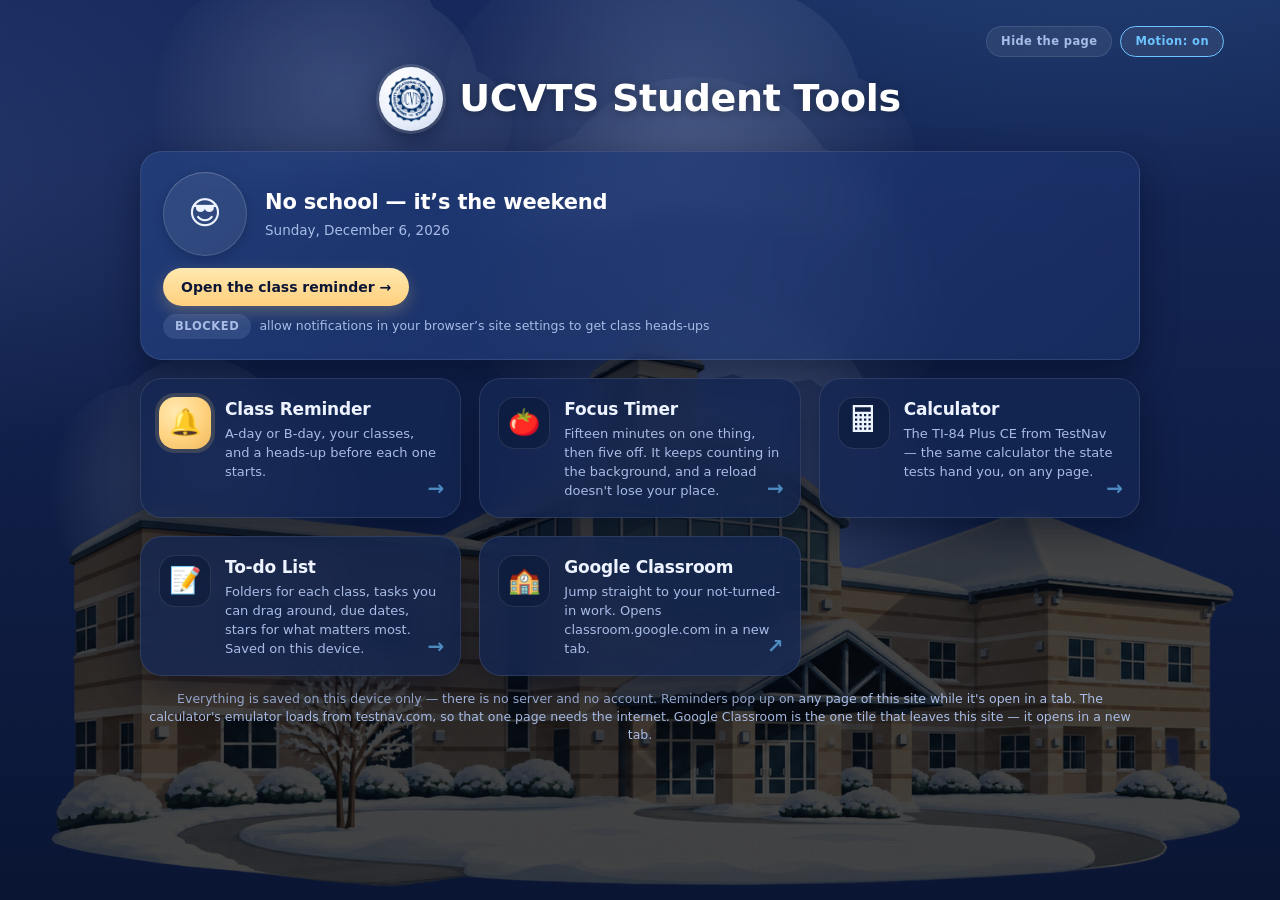
==== index.html @ 1f4e09f1 "Version 3" ====
<!DOCTYPE html>
<html lang="en">
<head>
  <meta charset="utf-8">
  <meta name="viewport" content="width=device-width, initial-scale=1">
  <title>UCVTS Student Tools</title>
  <meta name="description" content="The everyday tools for UCVTS students: your A-day/B-day reminder, and more on the way.">
  <meta name="theme-color" content="#16295c" id="themeColor">
  <link rel="icon" type="image/png" href="ucvts_logo.png">
  <link rel="stylesheet" href="styles.css">
</head>
<body>

  <!-- The same weather sky, the same school photo — the home page is the
       class reminder page's sibling, not a different site. Reminders keep
       working while you sit here. -->
  <canvas id="skyFar" aria-hidden="true"></canvas>
  <canvas id="skyNear" aria-hidden="true"></canvas>
  <div class="grain" aria-hidden="true"></div>
  <div class="scene-photo" id="scenePhoto" aria-hidden="true"></div>

  <div class="page" id="page">

    <!-- ============ background switch ============ -->
    <div class="top-bar">
      <button class="motion-btn" id="focusBtn" type="button"
              title="Hide the page and show just the school in the weather">Hide the page</button>
      <button class="motion-btn" id="motionBtn" type="button" aria-pressed="true">Motion: on</button>
    </div>

    <!-- ============ header ============ -->
    <header class="hero">
      <a class="hero-home" href="index.html" title="UCVTS Student Tools">
        <span class="hero-logo" aria-hidden="true"><img src="ucvts_logo.png" alt="" decoding="async"></span>
        <h1>UCVTS Student Tools</h1>
      </a>
    </header>

    <!-- Today at a glance — the same verdict the reminder page's day card
         leads with, driven by the same clock, and refreshed only when the
         date changes. -->
    <section class="card day-strip-card" aria-label="Today at a glance">
      <div class="day-row">
        <div class="day-badge" id="dayBadge">…</div>
        <div class="day-copy">
          <div class="day-title" id="dayTitle">Checking the calendar…</div>
          <div class="day-sub" id="daySub">🧐</div>
        </div>
      </div>
      <div class="day-strip-side">
        <a class="day-cta" href="class-reminder.html">Open the class reminder →</a>
        <p class="muted day-reminder-line" id="reminderLine">
          <span class="pill" id="reminderPill">off</span>
          <span id="reminderLineText">class reminders are standing by</span>
        </p>
      </div>
    </section>

    <!-- ============ the tools ============ -->
    <section class="tiles" aria-label="Tools">

      <a class="tile tool-a" href="class-reminder.html">
        <span class="tile-icon" aria-hidden="true">🔔</span>
        <span class="tile-copy">
          <span class="tile-name">Class Reminder</span>
          <span class="tile-blurb">A-day or B-day, your classes, and a heads-up before each one starts.</span>
        </span>
        <span class="tile-go" aria-hidden="true">→</span>
      </a>

      <a class="tile tool-b" href="focus-timer.html">
        <span class="tile-icon" aria-hidden="true">🍅</span>
        <span class="tile-copy">
          <span class="tile-name">Focus Timer</span>
          <span class="tile-blurb">Fifteen minutes on one thing, then five off. It keeps counting in the background, and a reload doesn't lose your place.</span>
        </span>
        <span class="tile-go" aria-hidden="true">→</span>
      </a>

      <a class="tile tool-c" href="calculator.html">
        <span class="tile-icon" aria-hidden="true"><span class="tile-glyph">🖩</span></span>
        <span class="tile-copy">
          <span class="tile-name">Calculator</span>
          <span class="tile-blurb">The TI-84 Plus CE from TestNav — the same calculator the state tests hand you, on any page.</span>
        </span>
        <span class="tile-go" aria-hidden="true">→</span>
      </a>

      <a class="tile tool-d" href="todo.html">
        <span class="tile-icon" aria-hidden="true">📝</span>
        <span class="tile-copy">
          <span class="tile-name">To-do List</span>
          <span class="tile-blurb">Folders for each class, tasks you can drag around, due dates, stars for what matters most. Saved on this device.</span>
        </span>
        <span class="tile-go" aria-hidden="true">→</span>
      </a>

      <!-- Straight out to Google Classroom: the "not turned in" view, which
           is the one students actually want. Opens in a new tab so this page
           is still here when they come back. -->
      <a class="tile tool-e" href="https://classroom.google.com/a/not-turned-in/all" target="_blank" rel="noopener noreferrer">
        <span class="tile-icon" aria-hidden="true">🏫</span>
        <span class="tile-copy">
          <span class="tile-name">Google Classroom</span>
          <span class="tile-blurb">Jump straight to your not-turned-in work. Opens classroom.google.com in a new tab.</span>
        </span>
        <span class="tile-go" aria-hidden="true">↗</span>
      </a>

    </section>

    <p class="home-footnote muted">
      Everything is saved on this device only — there is no server and no account.
      Reminders pop up on any page of this site while it's open in a tab. The
      calculator's emulator loads from testnav.com, so that one page needs the
      internet. Google Classroom is the one tile that leaves this site — it
      opens in a new tab.
    </p>

  </div>

  <!-- Reminder pop-ups — the same toasts the class reminder page shows. -->
  <div class="toasts" id="toasts" aria-live="assertive"></div>

  <!-- shown briefly when the page fades away, so it's clear how to get it back -->
  <p class="scene-hint" id="sceneHint" aria-hidden="true">click anywhere to bring it back</p>

  <script src="calendar.js"></script>
  <script src="day.js"></script>
  <script src="clock.js"></script>
  <script src="sky.js"></script>
  <script src="scene.js"></script>
  <script src="reminders.js"></script>
  <script src="home.js"></script>
</body>
</html>
---- styles.css ----
/* ============================================================
   UCVTS Class Pal — dark blue, soft & cute
   ============================================================ */

/* Base = the cloudy night sky. It doubles as the fallback, so the app looks
   exactly like it always has if sky.js never runs at all. */
:root {
  --bg-top: #16295c;
  --bg-bottom: #0a1533;
  --sky-tint-1: rgba(108, 195, 255, 0.14);
  --sky-tint-2: rgba(159, 178, 255, 0.12);

  /* Scene: the school photo, how far down the page it sits, and how much the
     page dims it while it is up. See the --scene-drop block further down. */
  --scene-dim: 0.6;
  --scene-drop: min(19.5vh, 14.6vw);
  --photo-brightness: 1;
  --photo-sat: 1;
  --photo-warm: 0;

  /* Deliberately translucent — the weather canvas lives behind these. */
  --card: rgba(20, 38, 82, 0.82);
  --card-soft: rgba(28, 52, 108, 0.86);
  --card-border: rgba(255, 255, 255, 0.1);
  --card-blur: blur(12px);
  --row-a: rgba(33, 64, 127, 0.72);
  --row-b: rgba(20, 42, 88, 0.6);

  /* The A-day / B-day identity pair, and their lighter gradient tops. Fixed
     on purpose and never weather-tinted — the whole point is that the day
     reads the same under any sky. Single source of truth for the schedule
     banners, the rows and the A/B badges on the developer page. */
  --day-a: #f2688a;
  --day-a-lit: #ff9db0;
  --day-b: #8fb8ff;
  --day-b-lit: #cde4ff;

  --text: #eef4ff;
  --muted: #a8bce6;
  --accent: #6cc3ff;
  --accent-2: #9fb2ff;
  --warm: #ffd27f;
  --green: #8fe3b0;
  --danger: #ff9db0;
  --radius: 22px;
  --shadow: 0 14px 34px rgba(2, 8, 28, 0.45);
}

/* ============================================================
   Weather palettes
   ------------------------------------------------------------
   sky.js sets data-sky and data-day on <html>, so these only
   ever swap the page atmosphere and the UI accent.

   Note what is NOT here: the A-day / B-day colors. Those live in :root as
   --day-a / --day-b and stay fixed on purpose — the day should read the
   same under any sky, which is exactly what makes it trustworthy when the
   background is moving.

   These selectors are deliberately NOT prefixed with `html`, so
   any element carrying the attribute pair picks up the palette.
   That is what lets dev.html render a grid of every combination
   out of the real stylesheet instead of a copy that would drift.
   Nothing else in the app sets these attributes, so the scope
   stays exactly as narrow as it needs to be.
   ============================================================ */

[data-sky="clear"][data-day="day"] {
  /* A clear midday sky, not a navy one. The old pair was deep and saturated
     enough to read as dusk at any hour; this keeps the blue but lifts it and
     pulls the purple out, so it reads as daylight. */
  --bg-top: #3f7ec9; --bg-bottom: #1b4b8c;
  --accent: #ffd27f; --accent-2: #ffbc5c;
  --sky-tint-1: rgba(255, 210, 127, 0.2);
  --sky-tint-2: rgba(120, 190, 255, 0.14);
}
[data-sky="clear"][data-day="night"] {
  --bg-top: #0d1b45; --bg-bottom: #050916;
  --accent: #a8d8ff; --accent-2: #c8d8ff;
  --sky-tint-1: rgba(168, 216, 255, 0.14);
  --sky-tint-2: rgba(120, 150, 255, 0.1);
}

[data-sky="cloud"][data-day="day"] {
  --bg-top: #35507d; --bg-bottom: #1a2a4a;
  --accent: #a8c8ff; --accent-2: #c0d4ff;
  --sky-tint-1: rgba(190, 215, 255, 0.14);
  --sky-tint-2: rgba(108, 195, 255, 0.1);
}
[data-sky="cloud"][data-day="night"] {
  --bg-top: #16295c; --bg-bottom: #0a1533;
  --accent: #6cc3ff; --accent-2: #9fb2ff;
  --sky-tint-1: rgba(108, 195, 255, 0.14);
  --sky-tint-2: rgba(159, 178, 255, 0.12);
}

[data-sky="rain"][data-day="day"] {
  --bg-top: #25455f; --bg-bottom: #0e2033;
  --accent: #7fd4ff; --accent-2: #9fd0f0;
  --sky-tint-1: rgba(127, 212, 255, 0.13);
  --sky-tint-2: rgba(90, 150, 210, 0.12);
}
[data-sky="rain"][data-day="night"] {
  --bg-top: #0c1c2e; --bg-bottom: #040a12;
  --accent: #6fd8ff; --accent-2: #8fc8e8;
  --sky-tint-1: rgba(111, 216, 255, 0.12);
  --sky-tint-2: rgba(60, 110, 170, 0.12);
}

[data-sky="storm"][data-day="day"],
[data-sky="storm"][data-day="night"] {
  --bg-top: #342459; --bg-bottom: #0f0a24;
  --accent: #ffd60a; --accent-2: #cbb6ff;
  --sky-tint-1: rgba(255, 214, 10, 0.12);
  --sky-tint-2: rgba(160, 120, 255, 0.14);
}

[data-sky="snow"][data-day="day"] {
  --bg-top: #3d5d8c; --bg-bottom: #1b2f52;
  --accent: #e2f1ff; --accent-2: #bcd8f5;
  --sky-tint-1: rgba(226, 241, 255, 0.18);
  --sky-tint-2: rgba(140, 180, 235, 0.14);
}
[data-sky="snow"][data-day="night"] {
  --bg-top: #1b2f56; --bg-bottom: #070d1e;
  --accent: #c9ecff; --accent-2: #a9c8ea;
  --sky-tint-1: rgba(201, 236, 255, 0.14);
  --sky-tint-2: rgba(90, 140, 210, 0.12);
}

[data-sky="fog"][data-day="day"] {
  --bg-top: #3b4157; --bg-bottom: #1b1f2d;
  --accent: #cfd4e6; --accent-2: #b8bdd0;
  --sky-tint-1: rgba(207, 212, 230, 0.14);
  --sky-tint-2: rgba(150, 160, 185, 0.12);
}
[data-sky="fog"][data-day="night"] {
  --bg-top: #232635; --bg-bottom: #0b0d14;
  --accent: #d8dcff; --accent-2: #b9bdd2;
  --sky-tint-1: rgba(216, 220, 255, 0.12);
  --sky-tint-2: rgba(140, 145, 170, 0.1);
}

* { box-sizing: border-box; }

html, body { margin: 0; padding: 0; }

body {
  font-family: ui-rounded, "SF Pro Rounded", "Segoe UI", system-ui, -apple-system, "Helvetica Neue", Arial, sans-serif;
  color: var(--text);
  min-height: 100vh;
  line-height: 1.45;
}

/* The atmosphere lives on its own fixed layer rather than on body itself.
   iOS Safari ignores background-attachment: fixed, which would otherwise
   leave the gradient sliding around behind everything while you scroll. */
body::before {
  content: '';
  position: fixed;
  inset: 0;
  z-index: -5;
  pointer-events: none;
  background:
    radial-gradient(1000px 500px at 85% -10%, var(--sky-tint-1), transparent 60%),
    radial-gradient(900px 460px at -10% 20%, var(--sky-tint-2), transparent 60%),
    linear-gradient(180deg, var(--bg-top) 0%, var(--bg-bottom) 100%);
}

.page {
  max-width: 1200px;
  margin: 0 auto;
  padding: 26px 16px 60px;
  transition: opacity 0.5s ease;
}

/* Nobody has touched it for a few minutes: get out of the way and let the
   school and the weather have the whole screen. scene.js sets this, and
   clears it the moment anyone does anything. */
html[data-focus="away"] .page {
  opacity: 0;
  pointer-events: none;
}

/* ------------------------------------------------------------
   Light — how bright the school looks, by time of day.

   sky.js sets data-part from the real sunrise and sunset for this
   location, so this follows the actual year rather than a fixed hour:
   in December the sun is already down by 4:33 PM, while in June it is
   still up at 8:30 PM. Four sets of numbers to nudge later — a higher
   brightness means a brighter school. --photo-warm adds a golden cast
   through sepia, for the two windows where the light really is golden.
   ------------------------------------------------------------ */

[data-part="dawn"]  { --photo-brightness: 0.8;  --photo-sat: 1.05; --photo-warm: 0.18; }
[data-part="dusk"]  { --photo-brightness: 0.68; --photo-sat: 1.08; --photo-warm: 0.24; }
[data-part="night"] { --photo-brightness: 0.4;  --photo-sat: 0.7;  --photo-warm: 0; }

/* Nothing on top of the scene: stop dimming it and let the school show. */
[data-focus="away"] { --scene-dim: 0.1; }

/* ============================================================
   Scene stack
   ------------------------------------------------------------
   Painted back to front, so it stays easy to reason about:

     -5  body::before    the weather gradient
     -4  #skyFar         clouds, sun, stars, the lightning bolt
     -3  .scene-photo    the school, cut out, for this season
     -1  #skyNear        rain, snow, fog, the flash, ripples, drift
     -1  .grain          a little texture over all of it
         .page           the interface

   The page's dim of the school used to be a `.scene-scrim` element sitting
   between the photo and #skyNear, painting the sky gradient back over
   everything. It dimmed the school, which was the point — but it is in
   front of the photo, and the far sky had to move behind the photo for the
   roof to cut across the clouds, so the same veil landed on the clouds and
   the sun. A gold sun at full strength came out of it a cold blue-grey
   (measured rgb(123,152,172), i.e. cooler than neutral, which is why it
   stopped reading as a sun at all).

   So the dim is now a filter on the photo itself. A filter only sees the
   element's own pixels, so it dims the building and cannot reach anything
   behind it — the veil is confined to the school by construction rather
   than by masking the sky out of it.
   ============================================================ */

.scene-photo {
  position: fixed;
  inset: 0;
  z-index: -3;
  pointer-events: none;
  /* Pinned to the bottom edge rather than the middle, so the school sits low
     in the scene and the sky it shares with the weather is above it. */
  background-position: center bottom;
  background-repeat: no-repeat;
  /* "contain" keeps every edge of the building visible whatever the window
     shape. The cost: a tall phone gets a smaller school with more sky
     around it, rather than a cropped close-up. */
  background-size: contain;
  /* How far down the page the school is set. See --scene-drop below. */
  transform: translateY(var(--scene-drop));
  opacity: 0;
  /* Time of day, times how much the page is dimming the scene.

     --photo-brightness is the light belonging to this hour; --scene-dim is
     the veil the interface casts so the cards stay readable. They multiply,
     so the light and the dim stay one decision instead of two that can
     disagree — and the dim is expressed on the element that owns the photo,
     which is what keeps it off the sky behind it.

     A dim of 1 would be "no change", so the second term is inverted. 0.55 is
     where the old veil landed once its blend was measured as light: it dims
     the school without crushing it, and is the knob for that. */
  filter: brightness(calc(var(--photo-brightness) * (1 - 0.55 * var(--scene-dim))))
          saturate(var(--photo-sat)) sepia(var(--photo-warm));
  transition: opacity 0.9s ease, filter 0.7s ease;
}

/* How far down the page the school sits. See --scene-drop in :root.

   The cutouts are 4:3 and the building's baseline is at about 79% of the
   image, so the bottom ~20% of every one of those files is simply empty —
   measured on all four seasons, and the smallest of them is 20.2%. That is
   room that exists to be spent: pushed down by that much, the school lands on
   the bottom edge of the window without a single pixel cropped off it, which
   lifts the roofline out of the upper band that sky.js keeps the clouds in.

   min() rather than one number, because the drop is a share of the *photo's*
   height, and the photo is drawn at whichever of two sizes is smaller: the
   window's height on a wide screen, or the window's width times the photo's
   own 0.75 ratio on a narrow one. Hence 19.5vh and its equivalent 14.6vw,
   with the smaller one winning — which is precisely the size the photo is
   drawn at. One expression covers every window shape, and there is no
   breakpoint left to get wrong.

   A @media (min-aspect-ratio: 4/3) block came first and was a trap: it fired
   correctly on a wide window but left a portrait phone with the whole
   transparent band showing as dead space under the school. */

/* Only revealed once the image has actually decoded, so there is never a
   half-drawn flash on a slow connection. */
.scene-photo.loaded { opacity: 1; }

/* Appears briefly when the page fades, so it is obvious how to get back. */
.scene-hint {
  position: fixed;
  left: 50%;
  bottom: 20px;
  transform: translateX(-50%);
  z-index: 45;
  pointer-events: none;
  margin: 0;
  padding: 7px 16px;
  border-radius: 999px;
  font-size: 12px;
  font-weight: 700;
  letter-spacing: 0.3px;
  color: var(--text);
  background: rgba(6, 12, 30, 0.62);
  border: 1px solid var(--card-border);
  backdrop-filter: blur(8px);
  -webkit-backdrop-filter: blur(8px);
  opacity: 0;
  transition: opacity 0.6s ease;
}

.scene-hint.on { opacity: 1; }

/* ---------- weather sky (painted by sky.js, in two layers) ---------- */

/* The weather is painted onto two canvases because the school sits between
   them — and the school is a CSS background image, so there is no way to
   sandwich a single canvas around it.

   Both layers share this geometry and the same drawing transform, so a pass
   can be moved from one to the other without a coordinate changing. */
#skyFar,
#skyNear {
  position: fixed;
  inset: 0;
  width: 100%;
  height: 100%;
  pointer-events: none;
}

/* The far half — clouds, the sun, stars, the lightning bolt — belongs behind
   the school. A cloud drifting across the facade is what makes a cut-out
   building read as floating; cut off by the roof, it reads as distance. */
#skyFar { z-index: -4; }

/* The near half stays in front, where weather falling around you belongs:
   rain and snow, the fog veil, the flash, and the ripples and drift that
   gather along the bottom edge — which is now the foot of the building. */
#skyNear {
  z-index: -1;
  opacity: 0.95;
}

.grain {
  position: fixed;
  inset: 0;
  z-index: -1;
  pointer-events: none;
  opacity: 0.05;
  mix-blend-mode: overlay;
  background-image: radial-gradient(rgba(255, 255, 255, 0.7) 1px, transparent 1px);
  background-size: 3px 3px;
}

.top-bar {
  display: flex;
  justify-content: flex-end;
  gap: 8px;
  margin-bottom: 2px;
}

.motion-btn,
.ghost-btn {
  font: inherit;
  font-size: 11.5px;
  font-weight: 800;
  letter-spacing: 0.4px;
  color: var(--muted);
  background: rgba(255, 255, 255, 0.07);
  border: 1px solid var(--card-border);
  border-radius: 999px;
  padding: 6px 14px;
  cursor: pointer;
  backdrop-filter: blur(10px);
  -webkit-backdrop-filter: blur(10px);
  transition: color 0.15s ease, border-color 0.15s ease;
}

.motion-btn:hover,
.ghost-btn:hover { color: var(--text); border-color: var(--accent); }

.motion-btn[aria-pressed="true"],
.ghost-btn[aria-pressed="true"] { color: var(--accent); border-color: var(--accent); }

/* today's weather — one panel in the day card's bottom row. Its metrics
   match .fact so the two sit beside each other as one set of panels. */
.sky-line {
  display: flex;
  align-items: center;
  gap: 9px;
  margin: 0;
  padding: 7px 12px;
  border-radius: 11px;
  background: rgba(10, 21, 51, 0.34);
  border: 1px solid var(--card-border);
  font-size: 12.5px;
  color: var(--muted);
}

.sky-line[hidden] { display: none; }

.sky-line .sky-emoji { font-size: 17px; line-height: 1; flex: 0 0 auto; }

/* Empty until there is real artwork for the weather to sit in here. */
.sky-line .sky-emoji:empty { display: none; }

/* Orange when the sky is a sketch, green only when it's really live. */
.sky-line .sky-dot {
  flex: 0 0 auto;
  width: 8px;
  height: 8px;
  border-radius: 50%;
  background: #ffb020;
}

html[data-live="live"] .sky-dot { background: #28c840; box-shadow: 0 0 0 3px rgba(40, 200, 64, 0.22); }
html[data-live="preview"] .sky-dot { background: #b48cff; }
html[data-live="fallback"] .sky-dot,
html[data-live="loading"] .sky-dot { background: #ffb020; }

/* ---------- header ---------- */

/* The title header and the day-status card are narrower than the columns and
   centered over them — a header band over a wider body. 1000px is the point
   where the day card still holds one row on its busiest day (a holiday, which
   carries the most facts), so it is the same height every day of the year and
   never shifts as the facts change. */
.hero,
.day-card {
  max-width: 1000px;
  width: 100%;
  margin-left: auto;
  margin-right: auto;
}

.hero {
  display: flex;
  align-items: center;
  justify-content: center;
  gap: 16px;
  padding: 8px 10px 20px;
}

/* The school crest.

   The logo is a single flat navy (#043067), which against this app's navy
   backgrounds sits at roughly 1:1 contrast — it would simply disappear. So
   it gets a light plate to sit on, which keeps the real brand colour
   readable on all twelve weather palettes, and echoes the round A/B badges
   used everywhere else. The source art is cropped tight to its edges, so
   the whole visible ring here is this padding. */
.hero-logo {
  flex: 0 0 auto;
  display: grid;
  place-items: center;
  width: 64px;
  height: 64px;
  padding: 9px;
  border-radius: 50%;
  background: radial-gradient(circle at 32% 26%, #ffffff 0%, #e9effb 58%, #ccd8ee 100%);
  box-shadow: 0 0 0 3px rgba(255, 255, 255, 0.14), 0 8px 20px rgba(2, 8, 28, 0.38);
  /* Its own bob: no rotation, because tilting a crest reads as a mistake
     rather than as play. The motion stays, the tilt goes. */
  animation: logo-bob 4s ease-in-out infinite;
}

.hero-logo img {
  display: block;
  width: 100%;
  height: 100%;
  object-fit: contain;
}

@keyframes logo-bob {
  0%, 100% { transform: translateY(0); }
  50%      { transform: translateY(-5px); }
}

/* The title carries the header on its own now that the tagline is gone,
   so it is sized to lead rather than to sit beside a subtitle. */
h1 {
  margin: 0;
  font-size: 38px;
  font-weight: 800;
  line-height: 1.1;
  letter-spacing: -0.3px;
  color: #ffffff;
  text-shadow: 0 2px 10px rgba(0, 0, 0, 0.3);
}

.hero h1 { text-align: center; }

/* ---------- cards ---------- */

.card {
  background: var(--card);
  border: 1px solid var(--card-border);
  border-radius: var(--radius);
  box-shadow: var(--shadow);
  padding: 20px 22px;
  margin: 0 0 18px;
  /* Lets the sky show through on phones, where cards cover the whole screen. */
  backdrop-filter: var(--card-blur);
  -webkit-backdrop-filter: var(--card-blur);
}

.card h2 {
  margin: 0 0 6px;
  font-size: 19px;
}

.card-head {
  display: flex;
  align-items: center;
  justify-content: space-between;
  gap: 10px;
}

.head-tools { display: flex; align-items: center; gap: 10px; }

.muted { color: var(--muted); font-size: 14px; margin: 6px 0 12px; }
.muted b { color: var(--text); font-weight: 600; }
.small { font-size: 12.5px; }
code { background: rgba(255, 255, 255, 0.12); padding: 1px 6px; border-radius: 6px; font-size: 0.9em; }

/* ---------- day status card ---------- */

/* ---------- two-column layout ---------- */

/* Columns size to their content and the pair stays centered; together they may
   be wider than the header above (different side margins than the title items). */
.columns {
  display: flex;
  flex-wrap: wrap;
  justify-content: center;
  gap: 18px;
  align-items: start;
}

/* Both columns hold a width they were designed for instead of stretching to
   whatever the window happens to be: 526px at their narrowest, 560px at their
   widest. Equal basis, equal floor, equal ceiling, so they are always the same
   width as each other — side by side or stacked.

   526px is the schedule's natural width, and it is the floor because a
   narrower table would only scroll. 560px is the ceiling because past that
   the short copy in the right column does not fill the card, and it turns into
   a wide, thin band. Between the pair's floors they wrap into one centered
   stack instead of each getting squeezed. min() keeps the floor off the bottom
   of a phone. */
.col-left,
.col-right {
  flex: 1 1 526px;
  min-width: min(526px, 100%);
  max-width: 560px;
}

/* ---------- day status card ---------- */

.day-card {
  background: linear-gradient(135deg, rgba(35, 64, 127, 0.78) 0%, rgba(26, 47, 102, 0.72) 100%);
  /* .card later resets margins to 0; re-assert centering here. */
  margin-left: auto;
  margin-right: auto;
  /* One row while there is room for one: whose day it is on the left, the
     day's facts and the weather on the right. Both groups keep their natural
     width and the row wraps to two when the card runs out of room — the same
     content-driven rule the fact row already uses, so no breakpoint has to
     guess. Stacked it is exactly the card it was before. */
  display: flex;
  flex-wrap: wrap;
  align-items: center;
  justify-content: space-between;
  gap: 12px 22px;
}

.day-row {
  display: flex;
  align-items: center;
  gap: 18px;
}

.day-badge {
  /* One knob for the whole badge, so the letter and the emoji can't drift
     apart at different breakpoints.

     They deliberately use different ratios of it. A text glyph's cap-height
     is only ~70% of its font-size, while a colour emoji fills its em box
     almost entirely — so matching the numbers made the emoji render about a
     third larger than the A/B letter. That is why a school day looked right
     and a day off looked shouty. 0.52 keeps the letter exactly the size it
     has always been; the emoji gets its own, smaller ratio below. */
  --badge: 84px;
  flex: 0 0 auto;
  width: var(--badge);
  height: var(--badge);
  border-radius: 50%;
  display: grid;
  place-items: center;
  font-size: calc(var(--badge) * 0.52);
  line-height: 1;
  font-weight: 800;
  color: #0b1636;
  background: radial-gradient(circle at 32% 28%, #ffe9b0, var(--warm) 55%, #f0b95e);
  box-shadow: 0 0 0 5px rgba(255, 210, 127, 0.18), 0 10px 24px rgba(0, 0, 0, 0.3);
  transition: transform 0.2s ease;
}

.day-badge.typeB {
  background: radial-gradient(circle at 32% 28%, #cde4ff, #8fb8ff 55%, #6b93e8);
  box-shadow: 0 0 0 5px rgba(143, 184, 255, 0.2), 0 10px 24px rgba(0, 0, 0, 0.3);
}

/* No school. This used to be a bright pink disc — loud, and it meant
   nothing: the emoji already says which kind of day off it is. Now it is a
   quiet glassy one that lets the weather through, so the only saturated
   thing left in this card is the A/B letter, which actually earns it.

   The emoji is an aside rather than a verdict, so it sits a little under the
   letter's visual weight, and the disc is flatter — no raised-button shadow
   competing with the A/B medallion that appears on school days. */
.day-badge.off {
  font-size: calc(var(--badge) * 0.38);
  background: rgba(255, 255, 255, 0.07);
  color: var(--text);
  box-shadow:
    inset 0 0 0 1px rgba(255, 255, 255, 0.14),
    inset 0 1px 0 rgba(255, 255, 255, 0.1),
    0 4px 12px rgba(2, 8, 28, 0.2);
}

/* Three tiers, identical in every state: the verdict, the date, the facts. */
.day-title {
  font-size: 21px;
  font-weight: 800;
  letter-spacing: -0.2px;
  color: #ffffff;
  text-wrap: balance;
}

.day-sub { color: var(--muted); font-size: 13.5px; margin-top: 3px; }

/* Facts and weather share one row. Both keep their natural width and the
   row wraps instead of squeezing — so the weather drops to its own line
   when the card gets narrow. No media query, so it follows the real width
   of the card rather than the width of the window. */
.day-meta {
  display: flex;
  flex-wrap: wrap;
  align-items: stretch;
  gap: 7px;
  /* Spacing comes from the card's row gap now, so this group can sit beside
     the day title instead of always underneath it. */
  margin-top: 0;
  min-width: 0;
}

/* Facts are separate panels rather than one run-on line, so "day #11 of 182"
   and "dismissal 12:24 PM" read as two things instead of one sentence.
   margin:0 is load-bearing — <dl> carries a default 1em that would otherwise
   pad the row and stretch the weather panel with it. */
.day-facts {
  display: flex;
  flex-wrap: wrap;
  gap: 7px;
  margin: 0;
}

.day-facts:empty,
.day-facts[hidden] { display: none; }

.day-facts .fact {
  flex: 0 1 auto;
  min-width: 0;
  padding: 7px 12px;
  border-radius: 11px;
  background: rgba(10, 21, 51, 0.34);
  border: 1px solid var(--card-border);
}

.day-facts dt {
  font-size: 9.5px;
  font-weight: 800;
  letter-spacing: 0.9px;
  text-transform: uppercase;
  color: var(--muted);
  opacity: 0.85;
}

.day-facts dd {
  margin: 2px 0 0;
  font-size: 13.5px;
  font-weight: 700;
  color: var(--text);
}

/* ---------- schedule table ---------- */

.table-wrap { overflow-x: auto; }

table.sched {
  width: 100%;
  border-collapse: separate;
  border-spacing: 0 7px;
  min-width: 480px;
}

.sched th {
  text-align: left;
  font-size: 12px;
  text-transform: uppercase;
  letter-spacing: 0.8px;
  color: var(--muted);
  font-weight: 700;
  padding: 2px 12px 0;
}

.sched td { padding: 0; vertical-align: middle; }

/* ---- A/B day identity ------------------------------------------------
   One attribute drives the banner, the row tint and the "today" outline,
   so those three can never disagree. --day-* come from :root. */
.sched [data-day="A"] {
  --day-ink: var(--day-a);
  --day-tint: rgba(242, 104, 138, 0.2);
  --day-line: rgba(242, 104, 138, 0.45);
}

.sched [data-day="B"] {
  --day-ink: var(--day-b);
  --day-tint: rgba(143, 184, 255, 0.2);
  --day-line: rgba(143, 184, 255, 0.45);
}

.sched .group td { padding: 9px 0 0; }

.g-bar {
  display: flex;
  align-items: center;
  gap: 10px;
  padding: 8px 14px;
  border-radius: 13px;
  border: 1px solid transparent;
  background: rgba(255, 255, 255, 0.05);
  transition: background 0.25s ease, border-color 0.25s ease, opacity 0.25s ease;
}

.g-name {
  font-weight: 800;
  font-size: 13.5px;
  letter-spacing: 0.7px;
  text-transform: uppercase;
  color: var(--muted);
}

.g-tag { display: none; }

/* Today's day owns the schedule — tinted banner, coloured outline and a
   TODAY tag — while the other day steps back, so the two can't be mistaken
   for each other. On a day off neither is "today" and both stay neutral. */
.sched .group.isToday .g-bar {
  background: var(--day-tint);
  border-color: var(--day-line);
}

.sched .group.isToday .g-name { color: var(--day-ink); }

.sched .group.isToday .g-tag {
  display: inline-block;
  margin-left: auto;
  background: var(--day-ink);
  color: #0b1636;
}

.sched.hasToday .group.isOther .g-bar { background: none; opacity: 0.5; }

.sched tr.rowA td { background: var(--row-a); }
.sched tr.rowB td { background: var(--row-b); }

.sched tr.row td {
  padding: 8px 12px;
  transition: box-shadow 0.2s ease, background 0.2s ease;
}
.sched tr.row td:first-child { border-radius: 16px 0 0 16px; }
.sched tr.row td:last-child { border-radius: 0 16px 16px 0; }

/* A school day: the active group goes solid, the inactive one is ghosted. */
.sched.hasToday tr.rowToday td { background: var(--day-tint); }
.sched.hasToday tr.row:not(.rowToday) td { background: rgba(255, 255, 255, 0.03); }
.sched.hasToday tr.row:not(.rowToday) .period-name { color: var(--muted); }

.sched tr.rowToday td { box-shadow: inset 0 0 0 1.5px var(--day-line); }
.sched tr.rowToday td:first-child {
  box-shadow: inset 3px 0 0 0 var(--day-ink), inset 0 0 0 1.5px var(--day-line);
}

/* Period label cell. The per-row A/B bubble is gone: the day banner above
   each group says it once, and repeating it eight times was just noise. */
.period-label {
  display: flex;
  flex-direction: column;
  gap: 1px;
  min-width: 132px;
}

.period-name { font-weight: 700; font-size: 15px; white-space: nowrap; }
.period-time { font-size: 11.5px; color: var(--muted); white-space: nowrap; }

/* Course / room inputs */
.field {
  display: flex;
  align-items: center;
  gap: 8px;
  background: rgba(10, 21, 51, 0.4);
  border: 1.5px solid rgba(255, 255, 255, 0.1);
  border-radius: 12px;
  padding: 6px 10px;
  transition: border-color 0.15s ease, background 0.15s ease;
}

.field:focus-within {
  border-color: var(--accent);
  background: rgba(10, 21, 51, 0.6);
}

.field .f-emoji { font-size: 16px; filter: saturate(0.9); }

.field input {
  border: none;
  outline: none;
  background: transparent;
  color: var(--text);
  font: inherit;
  font-size: 14.5px;
  width: 100%;
  min-width: 60px;
}

.field input::placeholder { color: rgba(168, 188, 230, 0.55); }

/* ---- read mode vs edit mode ------------------------------------------
   Both the value and its input live in the DOM at all times; the mode is a
   single class on the table. Switching therefore rebuilds nothing, so a
   half-typed row can't be lost and focus can't be dropped. Read mode is the
   default — a schedule that's filled in should read like a timetable, not
   like a form. */
.cell { display: flex; align-items: center; min-width: 0; }

.sched .field { display: none; }

.cell-view {
  display: block;
  width: 100%;
  margin: 0;
  padding: 3px 0;
  border: 0;
  border-radius: 8px;
  background: none;
  font: inherit;
  font-size: 15.5px;
  font-weight: 700;
  letter-spacing: -0.1px;
  color: var(--text);
  text-align: left;
  cursor: text;
}

.cell-view:hover { color: var(--accent); }
.cell-view:focus-visible { outline: 2px solid var(--accent); outline-offset: 3px; }

.cell-view[data-empty] {
  font-size: 13.5px;
  font-weight: 600;
  font-style: italic;
  color: var(--muted);
  opacity: 0.72;
}

/* Room and course carry the same weight. The room used to be smaller and
   muted, which made a real fact look like a half-filled field. Only the
   tracking differs now, so it still reads as an identifier rather than a
   word. */
.sched td:last-child .cell-view { letter-spacing: 0.4px; }

.sched.editing .cell-view { display: none; }
.sched.editing .field { display: flex; }

.save-hint {
  font-size: 12px;
  color: var(--green);
  opacity: 0;
  transition: opacity 0.3s ease;
}

.save-hint.flash { opacity: 1; }

.link-btn {
  background: none;
  border: none;
  color: var(--muted);
  font: inherit;
  font-size: 12.5px;
  text-decoration: underline;
  cursor: pointer;
  padding: 2px 0;
  margin-top: 10px;
}

.link-btn:hover { color: var(--danger); }

/* ---------- today's classes ---------- */

.classes-card { display: none; }
.classes-card.visible { display: block; }

.class-line {
  display: flex;
  align-items: center;
  gap: 12px;
  padding: 10px 12px;
  border-radius: 14px;
  background: rgba(10, 21, 51, 0.35);
  margin-bottom: 8px;
}

.class-line .when { flex: 0 0 auto; width: 118px; font-size: 12.5px; color: var(--muted); }

.class-line .what { flex: 1 1 auto; min-width: 0; }
.class-line .what .c-name { font-weight: 700; font-size: 15px; }
.class-line .what .c-room { font-size: 12.5px; color: var(--muted); }
.class-line .what .c-free { color: var(--muted); font-size: 13.5px; font-style: italic; }

.badge {
  flex: 0 0 auto;
  font-size: 12px;
  font-weight: 700;
  padding: 5px 11px;
  border-radius: 999px;
  white-space: nowrap;
}

.badge.on {
  background: rgba(143, 227, 176, 0.16);
  color: var(--green);
  border: 1px solid rgba(143, 227, 176, 0.45);
  animation: glow 1.6s ease-in-out infinite;
}

@keyframes glow {
  0%, 100% { box-shadow: 0 0 0 0 rgba(143, 227, 176, 0.0); }
  50%      { box-shadow: 0 0 12px 0 rgba(143, 227, 176, 0.45); }
}

.badge.next { background: rgba(108, 195, 255, 0.14); color: var(--accent); border: 1px solid rgba(108, 195, 255, 0.4); }

.note {
  background: rgba(255, 210, 127, 0.1);
  border: 1px dashed rgba(255, 210, 127, 0.5);
  color: var(--warm);
  border-radius: 12px;
  padding: 8px 12px;
  font-size: 13.5px;
  margin-bottom: 10px;
}

/* ---------- reminders ---------- */

.pill {
  font-size: 11.5px;
  font-weight: 800;
  letter-spacing: 0.6px;
  text-transform: uppercase;
  padding: 4px 12px;
  border-radius: 999px;
  background: rgba(168, 188, 230, 0.15);
  color: var(--muted);
}

.pill.on { background: rgba(143, 227, 176, 0.18); color: var(--green); }

/* Once notifications are granted the card has nothing left to operate, so it
   collapses to the pill, one line and the heads-up list. The lead and the
   button return on their own if permission is off or blocked — which is the
   only time they're worth the room. */
.remind-card .remind-compact { display: none; }
.remind-card.is-on .remind-lead,
.remind-card.is-on .reminder-controls { display: none; }
.remind-card.is-on .remind-compact { display: block; }

.reminder-controls { display: flex; align-items: center; gap: 14px; flex-wrap: wrap; margin-bottom: 18px; }

.btn {
  font: inherit;
  font-weight: 800;
  font-size: 15px;
  color: #0b1636;
  background: linear-gradient(180deg, #ffe9b0, #ffcf7d);
  border: none;
  border-radius: 999px;
  padding: 10px 20px;
  cursor: pointer;
  box-shadow: 0 6px 16px rgba(255, 210, 127, 0.25);
  transition: transform 0.12s ease, box-shadow 0.12s ease;
}

.btn:hover { transform: translateY(-1px); box-shadow: 0 8px 20px rgba(255, 210, 127, 0.35); }
.btn:active { transform: translateY(1px); }

.btn.is-on {
  background: linear-gradient(180deg, #b9f0cd, #8fe3b0);
  color: #0a2a17;
  box-shadow: 0 6px 16px rgba(143, 227, 176, 0.25);
}

.tip { font-size: 12.5px; color: var(--muted); }
.tip.warn { color: var(--warm); }

.reminder-list { margin-top: 14px; }

.r-line {
  display: flex;
  align-items: center;
  gap: 10px;
  padding: 8px 12px;
  border-radius: 12px;
  background: rgba(10, 21, 51, 0.35);
  margin-bottom: 7px;
  font-size: 13.5px;
}

.r-line .r-time { font-weight: 800; color: var(--accent); flex: 0 0 auto; width: 92px; }
.r-line .r-msg { color: var(--text); flex: 1 1 auto; }
.r-line .r-lead { flex: 0 0 auto; color: var(--muted); font-size: 11.5px; }

/* ---------- simulated-time banner ---------- */

.sim-banner {
  display: flex;
  align-items: center;
  justify-content: space-between;
  gap: 10px;
  position: sticky;
  top: 0;
  z-index: 40;
  background: linear-gradient(90deg, #4a2b8f, #3553a8 60%, #1e5f8f);
  border: 1px solid rgba(255, 255, 255, 0.22);
  border-radius: 14px;
  margin: 0 0 16px;
  padding: 9px 14px;
  font-size: 13.5px;
  font-weight: 700;
  color: #fff;
  box-shadow: 0 10px 24px rgba(0, 0, 0, 0.4);
}

.sim-banner[hidden] { display: none; }

.banner-x {
  flex: 0 0 auto;
  font: inherit;
  font-size: 12px;
  font-weight: 700;
  color: #ffe9b0;
  background: rgba(0, 0, 0, 0.25);
  border: 1px solid rgba(255, 233, 176, 0.4);
  border-radius: 999px;
  padding: 4px 12px;
  cursor: pointer;
}

.banner-x:hover { background: rgba(0, 0, 0, 0.4); }

/* ---------- modules ----------
   Two hosts, because a module has to be able to say how much room it wants.
   'column' sits inside the right-hand column under the reminders, so the
   schedule keeps the space it needs and a module never pushes it around.
   'wide' spans the page below both columns, for whatever genuinely needs
   the room. Nothing on this page uses it right now.

   Both hosts are built the same way — a wrapping flex row — so one, two or
   five modules lay out sensibly and nothing here assumes it is the only
   module on the page. */

.modules {
  display: flex;
  flex-wrap: wrap;
  justify-content: center;
  gap: 18px;
  align-items: start;
}

/* display:flex outranks the user agent's [hidden] rule, so say it again —
   otherwise an unused host would still take up its share of the layout. */
.modules[hidden] { display: none; }

/* In the column it is a stack that fills the width, not a centred row. */
.modules-column {
  flex-direction: column;
  align-items: stretch;
  justify-content: flex-start;
}

.module-card { margin: 0; }

/* In the column: take the column. Wide: most of the page, never the edges. */
.modules-column .module-card { flex: 1 1 auto; max-width: none; }
.modules:not(.modules-column) .module-card { flex: 1 1 600px; max-width: 900px; }

.module-explainer { color: var(--muted); font-size: 14px; margin: 6px 0 14px; }
.module-explainer b { color: var(--text); font-weight: 700; }

/* ---------- module: focus timer ----------
   The light climbs as the session does, on the same warm ramp the sky uses.
   It stays inside this card on purpose: the real sky is a weather report, and
   a progress bar wearing it would make the background lie. */

.pomo { display: flex; flex-direction: column; gap: 13px; }

.pomo-top { display: flex; align-items: baseline; justify-content: space-between; gap: 10px; }

.pomo-time {
  font-size: 42px;
  font-weight: 800;
  line-height: 1;
  letter-spacing: -1px;
  font-variant-numeric: tabular-nums;
}

.pomo-state {
  font-size: 11px;
  font-weight: 800;
  letter-spacing: 0.9px;
  text-transform: uppercase;
  color: var(--muted);
}
.pomo[data-mode="work"] .pomo-state { color: var(--warm); }
.pomo[data-mode="break"] .pomo-state { color: var(--accent); }

.pomo-track { height: 12px; border-radius: 999px; background: rgba(255, 255, 255, 0.09); overflow: hidden; }

.pomo-fill {
  width: 0;
  height: 100%;
  border-radius: 999px;
  background: linear-gradient(90deg, #ff9a3c, #ffd27f 65%, #ffe9b0);
  box-shadow: 0 0 16px rgba(255, 210, 127, 0.5);
  /* One second, matching the once-a-second repaint, so the bar glides
     continuously instead of stepping. */
  transition: width 1s linear;
}

.pomo[data-mode="break"] .pomo-fill {
  background: linear-gradient(90deg, #58b8f0, #9fe0ff 70%, #cdefff);
  box-shadow: 0 0 16px rgba(127, 212, 255, 0.45);
}

.pomo-note { margin: 0; font-size: 12.5px; color: var(--muted); }

.pomo-actions { display: flex; align-items: center; gap: 10px; }
.pomo-actions .btn { flex: 1 1 auto; }

@media (prefers-reduced-motion: reduce) {
  .pomo-fill { transition: none; }
}

/* ---------- beta tester panel ---------- */

.sim-panel {
  position: fixed;
  left: 16px;
  bottom: 16px;
  z-index: 60;
  width: min(360px, calc(100vw - 32px));
  background: linear-gradient(170deg, #2b3f86 0%, #1c3068 100%);
  border: 1px solid rgba(255, 255, 255, 0.16);
  border-radius: 20px;
  box-shadow: 0 18px 44px rgba(2, 8, 28, 0.6);
  padding: 14px 16px;
  font-size: 13px;
}

.sim-panel[hidden] { display: none; }

.sim-head { display: flex; align-items: center; justify-content: space-between; gap: 8px; }
.sim-head strong { font-size: 15px; }

.sim-lead { color: var(--muted); font-size: 12.5px; margin: 6px 0 10px; }

.sim-cur {
  background: rgba(10, 21, 51, 0.45);
  border: 1px solid rgba(255, 210, 127, 0.25);
  border-radius: 10px;
  padding: 6px 10px;
  font-weight: 700;
  font-size: 12.5px;
  color: var(--warm);
  margin-bottom: 2px;
}

.sim-section {
  text-transform: uppercase;
  letter-spacing: 0.7px;
  font-size: 10.5px;
  color: var(--muted);
  font-weight: 800;
  margin: 11px 0 6px;
}

.sim-chips { display: flex; flex-wrap: wrap; gap: 6px; }

.chip-btn {
  font: inherit;
  font-size: 11.5px;
  font-weight: 700;
  color: var(--text);
  background: rgba(255, 255, 255, 0.08);
  border: 1px solid rgba(255, 255, 255, 0.14);
  border-radius: 999px;
  padding: 5px 11px;
  cursor: pointer;
  transition: background 0.12s ease, border-color 0.12s ease;
}

.chip-btn:hover { background: rgba(108, 195, 255, 0.2); border-color: var(--accent); }
.chip-btn[aria-pressed="true"] {
  background: rgba(108, 195, 255, 0.3);
  border-color: var(--accent);
  color: var(--text);
}

.sim-jump { display: flex; gap: 8px; align-items: center; flex-wrap: wrap; }

.sim-jump input {
  background: rgba(10, 21, 51, 0.5);
  border: 1.5px solid rgba(255, 255, 255, 0.14);
  color: var(--text);
  border-radius: 10px;
  padding: 7px 9px;
  font: inherit;
  font-size: 13px;
  color-scheme: dark;
}

.sim-jump input:focus { outline: none; border-color: var(--accent); }

.btn.small { padding: 8px 14px; font-size: 13px; }

.sim-hint { font-size: 11.5px; color: var(--muted); margin: 9px 0 2px; min-height: 13px; }

.sim-foot { display: flex; justify-content: space-between; gap: 10px; margin-top: 4px; }
.sim-foot .link-btn { margin-top: 0; font-size: 11.5px; text-align: left; }

.sim-dev { margin: 10px 0 0; font-size: 11.5px; }
.sim-dev a { color: var(--accent); text-decoration: none; font-weight: 700; }
.sim-dev a:hover { text-decoration: underline; }

/* ---------- toast pop-ups ---------- */

.toasts {
  position: fixed;
  bottom: 18px;
  right: 18px;
  left: 18px;
  display: flex;
  flex-direction: column;
  align-items: flex-end;
  gap: 10px;
  pointer-events: none;
  z-index: 50;
}

.toast {
  pointer-events: auto;
  display: flex;
  gap: 12px;
  align-items: flex-start;
  background: linear-gradient(135deg, #2b4a92, #1f3a79);
  border: 1px solid rgba(108, 195, 255, 0.45);
  border-radius: 18px;
  box-shadow: 0 14px 34px rgba(2, 8, 28, 0.55);
  padding: 13px 16px;
  max-width: 420px;
  animation: toast-in 0.35s cubic-bezier(0.2, 0.9, 0.3, 1.2);
}

.toast.bye { animation: toast-out 0.4s ease forwards; }

@keyframes toast-in {
  from { opacity: 0; transform: translateY(18px) scale(0.95); }
  to   { opacity: 1; transform: translateY(0) scale(1); }
}

@keyframes toast-out {
  to { opacity: 0; transform: translateY(14px) scale(0.96); }
}

.toast .t-emoji { font-size: 26px; line-height: 1.15; }
.toast .t-title { font-weight: 800; font-size: 15px; }
.toast .t-body { font-size: 13px; color: var(--muted); margin-top: 2px; }
.toast .t-x {
  border: none;
  background: rgba(255, 255, 255, 0.12);
  color: var(--text);
  border-radius: 50%;
  width: 22px;
  height: 22px;
  cursor: pointer;
  font-size: 12px;
  line-height: 1;
}

/* ---------- responsive ---------- */

@media (max-width: 560px) {
  .page { padding: 16px 10px 40px; }
  h1 { font-size: 28px; }
  .hero-logo { width: 52px; height: 52px; padding: 7px; }
  /* Just the one value — the letter and the emoji both follow it. */
  .day-badge { --badge: 68px; }
  .day-title { font-size: 18px; }
  .class-line .when { width: 92px; font-size: 11.5px; }
  .toast { max-width: 100%; }
  .motion-btn { padding: 5px 11px; font-size: 11px; }
}

/* ---------- motion ---------- */

/* Colour fades only once the first palette has landed, so the initial
   switch from the fallback look isn't a slow dissolve on every load. */
html[data-ready] body { transition: color 0.5s ease; }
html[data-ready] .card { transition: background-color 0.5s ease, border-color 0.5s ease; }

/* ============================================================
   Home / landing page
   ------------------------------------------------------------
   Styled from the same tokens as the class reminder page — same cards,
   same badges, same pills — so the two pages read as one site. The one
   new shapes are the tile row and the day strip's side column; everything
   else is the reminder page's own classes doing a second job.
   ============================================================ */

/* The day strip: the reminder page's day card, minus the facts row. The
   verdict on the left; the link into the tool and the one-line reminder
   state on the right. */
.day-strip-card {
  display: flex;
  flex-wrap: wrap;
  align-items: center;
  justify-content: space-between;
  gap: 12px 22px;
  max-width: 1000px;
  margin-left: auto;
  margin-right: auto;
  background: linear-gradient(135deg, rgba(35, 64, 127, 0.78) 0%, rgba(26, 47, 102, 0.72) 100%);
}

.day-strip-side {
  display: flex;
  flex-direction: column;
  align-items: flex-start;
  gap: 8px;
  min-width: 0;
}

.day-cta {
  display: inline-block;
  font: inherit;
  font-size: 14px;
  font-weight: 800;
  color: #0b1636;
  background: linear-gradient(180deg, #ffe9b0, #ffcf7d);
  border-radius: 999px;
  padding: 9px 18px;
  text-decoration: none;
  box-shadow: 0 6px 16px rgba(255, 210, 127, 0.25);
  transition: transform 0.12s ease, box-shadow 0.12s ease;
}

.day-cta:hover { transform: translateY(-1px); box-shadow: 0 8px 20px rgba(255, 210, 127, 0.35); }
.day-cta:active { transform: translateY(1px); }

.day-reminder-line {
  display: flex;
  align-items: center;
  gap: 8px;
  margin: 0;
  font-size: 12.5px;
}

/* The tiles: the tools. An <a> row that reads as a card, at the same scale
   the reminder page uses for its own rows. */
.tiles {
  display: grid;
  grid-template-columns: repeat(auto-fit, minmax(280px, 1fr));
  gap: 18px;
  max-width: 1000px;
  margin: 0 auto;
}

.tile {
  display: flex;
  align-items: flex-start;
  gap: 14px;
  padding: 18px 18px 16px;
  background: var(--card);
  border: 1px solid var(--card-border);
  border-radius: var(--radius);
  box-shadow: var(--shadow);
  backdrop-filter: var(--card-blur);
  -webkit-backdrop-filter: var(--card-blur);
  text-decoration: none;
  color: inherit;
  position: relative;
}

a.tile { transition: transform 0.15s ease, border-color 0.15s ease; }

a.tile:hover {
  transform: translateY(-2px);
  border-color: var(--accent);
}

a.tile:focus-visible { outline: 2px solid var(--accent); outline-offset: 3px; }

/* The reminder page's badge discipline: the one saturated thing on a tile
   is its icon, so the tool reads at a glance — same trick the A/B letter
   uses. */
.tile-icon {
  flex: 0 0 auto;
  display: grid;
  place-items: center;
  width: 52px;
  height: 52px;
  border-radius: 16px;
  font-size: 26px;
  background: rgba(10, 21, 51, 0.45);
  border: 1px solid var(--card-border);
}

.tool-a .tile-icon {
  background: radial-gradient(circle at 32% 28%, #ffe9b0, var(--warm) 55%, #f0b95e);
  border: none;
  box-shadow: 0 0 0 4px rgba(255, 210, 127, 0.16);
}

/* The calculator's glyph is a thin monochrome symbol, so it reads smaller
   than the emoji beside it at the same size — made bigger, and lifted a few
   pixels so it sits optically centred with the emoji beside it. */
.tool-c .tile-icon { font-size: 36px; }
.tool-c .tile-glyph { display: inline-block; transform: translateY(-4px); }

.tile-copy { display: flex; flex-direction: column; gap: 4px; min-width: 0; }

.tile-name {
  font-size: 17px;
  font-weight: 800;
  letter-spacing: -0.2px;
  color: var(--text);
}

.tile-blurb {
  font-size: 13px;
  color: var(--muted);
  line-height: 1.45;
}

.tile-go {
  position: absolute;
  right: 16px;
  bottom: 14px;
  font-size: 20px;
  font-weight: 800;
  color: var(--accent);
  opacity: 0.65;
  transition: opacity 0.15s ease, transform 0.15s ease;
}

a.tile:hover .tile-go { opacity: 1; transform: translateX(2px); }

/* A tile with nothing behind it yet says so, quietly, in the same visual
   language the reminder card uses for states: a pill. */
.tile-soon { opacity: 0.72; }

.tile-soon-tag {
  position: absolute;
  top: 14px;
  right: 14px;
  font-size: 10.5px;
  font-weight: 800;
  letter-spacing: 0.7px;
  text-transform: uppercase;
  padding: 3px 10px;
  border-radius: 999px;
  background: rgba(168, 188, 230, 0.15);
  color: var(--muted);
}

.home-footnote {
  max-width: 1000px;
  margin: 14px auto 0;
  font-size: 12.5px;
  text-align: center;
}

@media (max-width: 560px) {
  .day-strip-side { align-items: stretch; }
  .day-cta { text-align: center; }
}

/* ============================================================
   The tool pages: focus timer & calculator
   ------------------------------------------------------------
   Both pages are scaffolds around a thing that styles itself —
   a module card the shelf builds, and a calculator whose chrome
   belongs to the emulator. The shared pieces: the hero crest and
   title are one link home on every page, and the tool pages that
   need one get a centred lead paragraph the landing and the
   reminder page don't need (their content explains itself at a
   glance).
   ============================================================ */

/* ---------- the way home ----------
   The crest and the title are one link. Hover speaks on the crest's
   shadow rather than its transform, because the bob animation already
   owns transform — a hover lift there would fight it every frame. */

.hero-home {
  display: flex;
  align-items: center;
  justify-content: center;
  gap: 16px;
  text-decoration: none;
  color: inherit;
  border-radius: 16px;
}

.hero-home:focus-visible { outline: 2px solid var(--accent); outline-offset: 4px; }

.hero-home .hero-logo { transition: box-shadow 0.15s ease; }

a.hero-home:hover .hero-logo {
  box-shadow:
    0 0 0 3px rgba(255, 255, 255, 0.14),
    0 0 0 7px rgba(108, 195, 255, 0.28),
    0 8px 20px rgba(2, 8, 28, 0.38);
}

.hero-home h1 { transition: text-shadow 0.15s ease; }

a.hero-home:hover h1 { text-shadow: 0 2px 14px rgba(108, 195, 255, 0.45); }

/* ---------- shared page scaffolding ---------- */

.page-lead {
  max-width: 1000px;
  margin: 0 auto 20px;
  text-align: center;
  color: var(--muted);
  font-size: 15px;
  line-height: 1.55;
}

.page-foot {
  max-width: 1000px;
  margin: 16px auto 0;
  text-align: center;
  font-size: 12.5px;
}

/* ---------- the focus timer page ----------
   The page carries the same two module hosts the class reminder page
   does, so the shelf's slot lookup works unchanged; .stage just centres
   the column host and gives the instrument room to breathe. The timer
   itself is the same card, same keys, same state as over there. */

.stage { display: flex; justify-content: center; }

.stage .modules-column { width: min(560px, 100%); }

/* On a page of its own it's an instrument, not a sidebar widget: the
   same three knobs the module card already has, turned up. */
.stage .pomo-time { font-size: 56px; }
.stage .pomo-track { height: 14px; }
.stage .pomo-note { font-size: 13.5px; }

@media (max-width: 560px) {
  .stage .pomo-time { font-size: 46px; }
}

/* ---------- the calculator page ----------
   tn.css (the emulator's own stylesheet) sets body { padding: 0 !important;
   display: flex !important } — a page shape for a bare calculator. The
   class on <body> says this site's shape again after it, so the hero and
   the page keep their layout around the emulator.

   It also carries Bootstrap-era defaults that land on this page only,
   because it loads after styles.css: body { color: #333 } and
   h1 { color: inherit } turn the hero title dark grey on the night sky —
   the one page whose title isn't white. Both are restated here at a
   specificity tn.css can't outrank (body.ti84 / .ti84 h1 both beat its
   plain body / h1 no matter the order), and the title's own numbers are
   restated with it, since tn.css's h1 rules also win the margin, size,
   weight and line-height the other pages give theirs. */

body.ti84 {
  padding: 0 !important;
  display: flex !important;
  flex-direction: column;
  color: var(--text);
  font-family: ui-rounded, "SF Pro Rounded", "Segoe UI", system-ui, -apple-system, "Helvetica Neue", Arial, sans-serif;
}

.ti84 h1 {
  margin: 0;
  font-size: 38px;
  font-weight: 800;
  line-height: 1.1;
  color: #ffffff;
}

/* The site's own mobile size — .ti84 h1 outranks the plain h1 the
   560px block targets, so the shrink has to be said again here. */
@media (max-width: 560px) {
  .ti84 h1 { font-size: 28px; }
}

.ti84 #calculatorDiv { margin-left: auto; margin-right: auto; }

/* The card *is* the calculator, with a 10px breathing ring around it:
   no max-width of its own, and sized by fit-content so it takes exactly
   the width the emulator gives #calculatorDiv plus that padding and not
   a pixel more. overflow: hidden clips the emulator's square corners to
   the card's radius. While the emulator loads, #calculatorDiv is empty
   and the card collapses to nothing — then the error paragraph (if there
   is one) gives it its width back. */
.calc-card {
  width: fit-content;
  max-width: 100%;
  margin: 0 auto 18px;
  padding: 10px;
  overflow: hidden;
}

/* The one state the page can end in that isn't a calculator: the emulator's
   three megabytes didn't arrive. Said in the same voice as every other
   failure on this site — plain, specific, and with the fix. */
.calc-error {
  /* The card's 10px padding gives it its sides; only the gap under the
     calculator is its own. */
  margin: 12px 0 0;
  padding: 10px 14px;
  border-radius: 12px;
  background: rgba(255, 157, 176, 0.12);
  border: 1px solid rgba(255, 157, 176, 0.35);
  color: var(--danger);
  font-size: 13.5px;
  line-height: 1.5;
  text-align: center;
}

/* ============================================================
   The to-do list page
   ------------------------------------------------------------
   Folders are the site's cards at a smaller scale; tasks are the
   reminder page's rows, made draggable. Everything that only
   matters on hover (the folder menu, the star) is invisible until
   the pointer is on it, so a full board still reads calmly.
   ============================================================ */

.todo-wrap {
  max-width: 1000px;
  margin: 0 auto;
}

.todo-bar {
  display: flex;
  align-items: center;
  gap: 14px;
  flex-wrap: wrap;
  margin-bottom: 16px;
}

.todo-hint {
  margin: 0;
  font-size: 12.5px;
  line-height: 1.5;
}

.todo-hint span { color: var(--text); font-weight: 700; }

/* ---------- the board & folders ---------- */

.todo-board {
  position: relative;   /* the drag insertion line anchors to this box */
  display: grid;
  grid-template-columns: repeat(auto-fit, minmax(300px, 1fr));
  align-items: start;
  gap: 18px;
}

.todo-empty {
  grid-column: 1 / -1;
  margin: 0;
  padding: 34px 22px;
  text-align: center;
  color: var(--muted);
  background: var(--card);
  border: 1px dashed var(--card-border);
  border-radius: var(--radius);
}

.todo-folder {
  position: relative;
  padding: 16px 16px 54px;
  background: var(--card);
  border: 1px solid var(--card-border);
  border-radius: var(--radius);
  box-shadow: var(--shadow);
  backdrop-filter: var(--card-blur);
  -webkit-backdrop-filter: var(--card-blur);
  transition: border-color 0.15s ease;
}

.todo-folder-head {
  position: relative;
  display: flex;
  align-items: center;
  gap: 8px;
  margin: 0 0 10px;
}

.todo-folder-grip {
  flex: 0 0 auto;
  color: var(--muted);
  font-size: 15px;
  line-height: 1;
  cursor: grab;
  user-select: none;
  -webkit-user-select: none;
  padding: 2px 2px;
  border-radius: 6px;
}

.todo-folder-grip:active { cursor: grabbing; }

.todo-folder-name {
  margin: 0;
  min-width: 0;
  flex: 1 1 auto;
  font-size: 17px;
  font-weight: 800;
  letter-spacing: -0.2px;
  overflow-wrap: anywhere;
}

.todo-folder-count {
  flex: 0 0 auto;
  min-width: 20px;
  height: 20px;
  padding: 0 7px;
  display: inline-grid;
  place-items: center;
  font-size: 11.5px;
  font-weight: 800;
  color: var(--accent);
  background: rgba(108, 195, 255, 0.14);
  border: 1px solid rgba(108, 195, 255, 0.4);
  border-radius: 999px;
}

.todo-folder-count:empty { display: none; }

/* The three-dot menu only shows while the pointer is on its folder. */
.todo-folder-menu {
  flex: 0 0 auto;
  font: inherit;
  font-size: 17px;
  line-height: 1;
  color: var(--muted);
  background: transparent;
  border: none;
  padding: 2px 6px;
  border-radius: 8px;
  cursor: pointer;
  opacity: 0;
  transition: opacity 0.15s ease, color 0.15s ease, background 0.15s ease;
}

.todo-folder:hover .todo-folder-menu,
.todo-folder-menu:focus-visible { opacity: 1; }

.todo-folder-menu:hover { color: var(--text); background: rgba(255, 255, 255, 0.08); }

.todo-folder-pop {
  position: absolute;
  top: 100%;
  right: 0;
  z-index: 5;
  min-width: 130px;
  margin-top: 4px;
  padding: 5px;
  display: flex;
  flex-direction: column;
  gap: 2px;
  background: var(--card-soft);
  border: 1px solid var(--card-border);
  border-radius: 14px;
  box-shadow: var(--shadow);
  backdrop-filter: var(--card-blur);
  -webkit-backdrop-filter: var(--card-blur);
}

.todo-folder-pop[hidden] { display: none; }

.todo-pop-btn {
  font: inherit;
  font-size: 13.5px;
  font-weight: 600;
  text-align: left;
  color: var(--text);
  background: transparent;
  border: none;
  border-radius: 9px;
  padding: 8px 10px;
  cursor: pointer;
  transition: background 0.12s ease;
}

.todo-pop-btn:hover { background: rgba(255, 255, 255, 0.09); }

.ctx-danger { color: var(--danger); }

/* ---------- tasks ---------- */

.todo-tasks {
  list-style: none;
  margin: 0;
  padding: 0;
  display: flex;
  flex-direction: column;
  gap: 6px;
  min-height: 8px;
}

.todo-tasks[hidden] { display: none; }

.todo-task {
  display: flex;
  align-items: flex-start;
  gap: 11px;
  padding: 9px 10px;
  border-radius: 13px;
  background: rgba(255, 255, 255, 0.045);
  border: 1px solid transparent;
  cursor: grab;
  transition: background 0.12s ease, border-color 0.12s ease, opacity 0.12s ease;
}

.todo-task:hover { background: rgba(255, 255, 255, 0.075); }
.todo-task:active { cursor: grabbing; }

.todo-check {
  flex: 0 0 auto;
  width: 20px;
  height: 20px;
  margin-top: 1px;
  border-radius: 50%;
  border: 2px solid var(--muted);
  background: transparent;
  cursor: pointer;
  padding: 0;
  position: relative;
  transition: border-color 0.15s ease, background 0.15s ease;
}

.todo-check:hover { border-color: var(--green); }

.todo-task.is-done .todo-check {
  background: var(--green);
  border-color: var(--green);
}

.todo-task.is-done .todo-check::after {
  content: "";
  position: absolute;
  left: 5px;
  top: 1px;
  width: 6px;
  height: 11px;
  border: solid #0a2a17;
  border-width: 0 2px 2px 0;
  transform: rotate(45deg);
}

.todo-task-main {
  flex: 1 1 auto;
  min-width: 0;
  display: flex;
  flex-direction: column;
  gap: 2px;
}

.todo-task-name {
  font-size: 14.5px;
  color: var(--text);
  line-height: 1.35;
  overflow-wrap: anywhere;
}

.todo-task.is-done .todo-task-name {
  text-decoration: line-through;
  color: var(--muted);
}

/* The due line sits under the task name and is the one red thing here. */
.todo-task-due {
  font-size: 12px;
  font-weight: 700;
  color: var(--danger);
  letter-spacing: 0.1px;
}

.todo-task.is-done .todo-task-due { opacity: 0.6; }

.todo-task-subject {
  font-size: 11.5px;
  color: var(--muted);
}

/* A sliver of space at the right that reveals a star on hover. */
.todo-star {
  flex: 0 0 auto;
  width: 26px;
  height: 26px;
  margin-top: -1px;
  font: inherit;
  font-size: 16px;
  line-height: 1;
  color: var(--accent);
  background: transparent;
  border: none;
  padding: 0;
  cursor: pointer;
  opacity: 0;
  transition: opacity 0.15s ease, transform 0.12s ease;
}

.todo-task:hover .todo-star,
.todo-star:focus-visible,
.todo-star.is-on { opacity: 1; }

.todo-star:hover { transform: scale(1.15); }

.todo-star.is-on { color: var(--warm); }

/* The add button owns the folder's bottom-right corner. */
.todo-add-task {
  position: absolute;
  right: 14px;
  bottom: 12px;
  width: 36px;
  height: 36px;
  display: grid;
  place-items: center;
  font: inherit;
  font-size: 22px;
  font-weight: 800;
  line-height: 1;
  color: #0b1636;
  background: linear-gradient(180deg, #ffe9b0, #ffcf7d);
  border: none;
  border-radius: 50%;
  cursor: pointer;
  box-shadow: 0 6px 16px rgba(255, 210, 127, 0.25);
  transition: transform 0.12s ease, box-shadow 0.12s ease;
}

.todo-add-task:hover { transform: translateY(-1px) scale(1.05); box-shadow: 0 8px 20px rgba(255, 210, 127, 0.4); }
.todo-add-task:active { transform: translateY(1px); }

/* ---------- the completed-tasks fold ----------
   The finished tasks sit under a divider at the bottom of the folder, out
   of the way until asked for. */

.todo-done {
  margin-top: 12px;
  padding-top: 10px;
  border-top: 1px solid var(--card-border);
}

.todo-done-toggle {
  display: flex;
  align-items: center;
  gap: 7px;
  width: 100%;
  font: inherit;
  font-size: 12px;
  font-weight: 800;
  letter-spacing: 0.3px;
  color: var(--muted);
  background: transparent;
  border: none;
  padding: 4px 2px;
  cursor: pointer;
  transition: color 0.15s ease;
}

.todo-done-toggle:hover { color: var(--text); }

.todo-done-caret { font-size: 11px; width: 10px; text-align: center; }

.todo-done-count {
  margin-left: auto;
  min-width: 18px;
  padding: 0 6px;
  text-align: center;
  font-size: 11px;
  font-weight: 700;
  color: var(--muted);
  background: rgba(255, 255, 255, 0.08);
  border-radius: 999px;
}

.todo-tasks-done { margin-top: 8px; }

/* A finished task is a record, not a draggable thing. */
.todo-tasks-done .todo-task { background: rgba(255, 255, 255, 0.03); cursor: default; }

/* ---------- drag feedback ----------
   While a folder is in the air every folder folds to its header, and a
   vertical bar marks the gap it will land in. */

.todo-board.is-folder-dragging .todo-folder { padding-bottom: 16px; }

.todo-board.is-folder-dragging .todo-tasks,
.todo-board.is-folder-dragging .todo-add-task,
.todo-board.is-folder-dragging .todo-done { display: none; }

.todo-folder.is-dragging { opacity: 0.45; }

.todo-drop-line {
  position: absolute;
  width: 3px;
  border-radius: 2px;
  background: var(--accent);
  box-shadow: 0 0 10px rgba(108, 195, 255, 0.85);
  opacity: 0;
  pointer-events: none;
  transition: opacity 0.1s ease;
  z-index: 3;
}

.todo-drop-line.on { opacity: 1; }

.todo-task.is-drop-before { box-shadow: 0 -2px 0 0 var(--accent); }

/* ============================================================
   Lightboxes & the right-click menu
   ------------------------------------------------------------
   Only the to-do page uses these so far, but they are written
   generically: any page that drops in a .modal gets the same
   centred card on the same dimmed backdrop.
   ============================================================ */

.modal {
  position: fixed;
  inset: 0;
  z-index: 60;
  display: grid;
  place-items: center;
  padding: 20px;
}

.modal[hidden] { display: none; }

.modal-backdrop {
  position: absolute;
  inset: 0;
  background: rgba(4, 10, 28, 0.62);
  backdrop-filter: blur(3px);
  -webkit-backdrop-filter: blur(3px);
}

.modal-card {
  position: relative;
  width: min(440px, 100%);
  max-height: calc(100vh - 40px);
  overflow-y: auto;
  padding: 22px;
  background: var(--card-soft);
  border: 1px solid var(--card-border);
  border-radius: var(--radius);
  box-shadow: var(--shadow);
  animation: modal-in 0.16s ease;
}

@keyframes modal-in {
  from { opacity: 0; transform: translateY(8px) scale(0.98); }
  to   { opacity: 1; transform: none; }
}

.modal-title {
  margin: 0 0 16px;
  font-size: 19px;
}

/* Scoped under .modal on purpose: the schedule table already owns a bare
   `.field`, and an unscoped rule here would reach into it and stack its
   inputs vertically. */
.modal .field {
  display: flex;
  flex-direction: column;
  gap: 6px;
  margin-bottom: 14px;
}

.field-row {
  display: flex;
  gap: 12px;
  flex-wrap: wrap;
}

.modal .field-row .field { flex: 1 1 150px; min-width: 0; }

.modal .field[hidden] { display: none; }

.field-label {
  font-size: 12.5px;
  font-weight: 700;
  color: var(--muted);
}

.field-opt {
  font-weight: 600;
  font-size: 11px;
  color: var(--muted);
  opacity: 0.8;
}

.modal .field input,
.modal .field select {
  font: inherit;
  font-size: 14px;
  color: var(--text);
  background: rgba(255, 255, 255, 0.08);
  border: 1px solid var(--card-border);
  border-radius: 12px;
  padding: 10px 12px;
  width: 100%;
}

.modal .field input:focus,
.modal .field select:focus {
  outline: none;
  border-color: var(--accent);
  box-shadow: 0 0 0 3px rgba(108, 195, 255, 0.22);
}

.modal .field select option { background: #16295c; color: var(--text); }

.field-error {
  margin: 0 0 14px;
  font-size: 12.5px;
  font-weight: 700;
  color: var(--danger);
}

.field-error[hidden] { display: none; }

.modal-actions {
  display: flex;
  justify-content: flex-end;
  gap: 10px;
  margin-top: 4px;
}

body.modal-open { overflow: hidden; }

/* ---------- the right-click menu ---------- */

.ctx-menu {
  position: fixed;
  z-index: 70;
  min-width: 150px;
  padding: 5px;
  display: flex;
  flex-direction: column;
  gap: 2px;
  background: var(--card-soft);
  border: 1px solid var(--card-border);
  border-radius: 12px;
  box-shadow: var(--shadow);
  backdrop-filter: var(--card-blur);
  -webkit-backdrop-filter: var(--card-blur);
}

.ctx-menu[hidden] { display: none; }

.ctx-menu button {
  font: inherit;
  font-size: 13.5px;
  text-align: left;
  color: var(--text);
  background: transparent;
  border: none;
  border-radius: 8px;
  padding: 8px 10px;
  cursor: pointer;
  transition: background 0.12s ease;
}

.ctx-menu button:hover { background: rgba(255, 255, 255, 0.09); }

@media (max-width: 560px) {
  .todo-board { grid-template-columns: 1fr; }
  .todo-folder-menu { opacity: 1; }
  .todo-star { opacity: 1; }
}

/* The operating system setting always wins for anything animated. */
@media (prefers-reduced-motion: reduce) {
  *, *::before, *::after {
    animation-duration: 0.01ms !important;
    animation-iteration-count: 1 !important;
    transition-duration: 0.01ms !important;
  }
}

/* The Motion button, for anyone who wants it calm without changing a
   system setting. sky.js stops painting, not just animating. */
html[data-motion="off"] *,
html[data-motion="off"] *::before,
html[data-motion="off"] *::after {
  animation: none !important;
  transition: none !important;
}
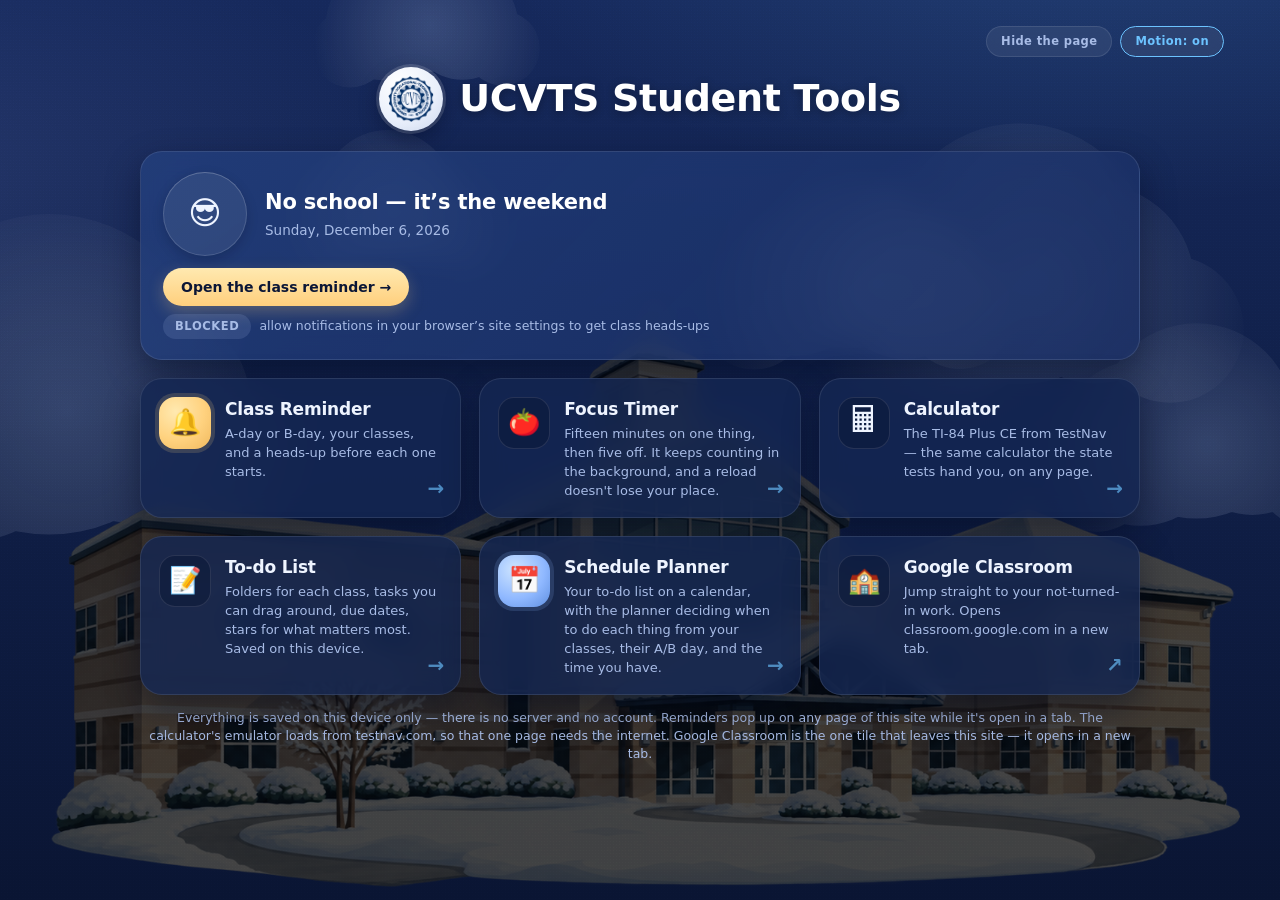
==== commit e25fa6e8: "Add the schedule planner and share the task lightbox The planner plans homework across the days befo" ====
--- a/index.html
+++ b/index.html
@@ -95,6 +95,15 @@
         <span class="tile-go" aria-hidden="true">→</span>
       </a>
 
+      <a class="tile tool-f" href="planner.html">
+        <span class="tile-icon" aria-hidden="true">📅</span>
+        <span class="tile-copy">
+          <span class="tile-name">Schedule Planner</span>
+          <span class="tile-blurb">Your to-do list on a calendar, with the planner deciding when to do each thing from your classes, their A/B day, and the time you have.</span>
+        </span>
+        <span class="tile-go" aria-hidden="true">→</span>
+      </a>
+
       <!-- Straight out to Google Classroom: the "not turned in" view, which
            is the one students actually want. Opens in a new tab so this page
            is still here when they come back. -->
--- a/styles.css
+++ b/styles.css
@@ -1441,6 +1441,14 @@
   box-shadow: 0 0 0 4px rgba(255, 210, 127, 0.16);
 }
 
+/* The planner's calendar icon gets the site's cool-blue treatment, so it
+   reads as its own tool beside the warmer to-do and reminder tiles. */
+.tool-f .tile-icon {
+  background: radial-gradient(circle at 32% 28%, #cde4ff, var(--day-b) 58%, #5f8fe0);
+  border: none;
+  box-shadow: 0 0 0 4px rgba(143, 184, 255, 0.16);
+}
+
 /* The calculator's glyph is a thin monochrome symbol, so it reads smaller
    than the emoji beside it at the same size — made bigger, and lifted a few
    pixels so it sits optically centred with the emoji beside it. */
@@ -2053,6 +2061,463 @@
 .todo-task.is-drop-before { box-shadow: 0 -2px 0 0 var(--accent); }
 
 /* ============================================================
+   The schedule planner page
+   ------------------------------------------------------------
+   A calendar of the to-do list: what is due, and when the planner
+   recommends doing the work for it. Red is a deadline, the blue accent is
+   recommended work — the same two colours the rest of the site uses for
+   "needs attention" and "the UI talking to you".
+   ============================================================ */
+
+.planner-wrap { max-width: 1040px; margin: 0 auto; }
+
+.planner-bar {
+  display: flex;
+  align-items: center;
+  gap: 10px;
+  flex-wrap: wrap;
+  margin-bottom: 12px;
+}
+
+.planner-spacer { flex: 1 1 auto; }
+
+.planner-title {
+  display: inline-block;
+  min-width: 190px;
+  text-align: center;
+  font-size: 16px;
+  font-weight: 800;
+  letter-spacing: -0.2px;
+}
+
+.planner-nav { display: flex; align-items: center; gap: 6px; }
+
+.nav-arrow { font-size: 16px; line-height: 1; padding: 6px 13px; }
+
+.view-switch {
+  display: inline-flex;
+  gap: 2px;
+  padding: 3px;
+  background: rgba(255, 255, 255, 0.07);
+  border: 1px solid var(--card-border);
+  border-radius: 999px;
+}
+
+.view-switch button {
+  font: inherit;
+  font-size: 12px;
+  font-weight: 800;
+  letter-spacing: 0.2px;
+  color: var(--muted);
+  background: transparent;
+  border: none;
+  border-radius: 999px;
+  padding: 6px 14px;
+  cursor: pointer;
+  transition: color 0.12s ease, background 0.12s ease;
+}
+
+.view-switch button:hover { color: var(--text); }
+
+.view-switch button[aria-pressed="true"] {
+  color: #0b1636;
+  background: linear-gradient(180deg, #ffe9b0, #ffcf7d);
+}
+
+.planner-summary {
+  margin: 0 0 12px;
+  font-size: 13px;
+  line-height: 1.5;
+}
+
+.planner-legend {
+  display: flex;
+  flex-wrap: wrap;
+  gap: 8px 16px;
+  margin: 12px 2px 0;
+  font-size: 12px;
+}
+
+.legend-key { display: inline-flex; align-items: center; gap: 6px; }
+.legend-key::before { content: ""; width: 9px; height: 9px; border-radius: 3px; }
+.legend-key.due::before { background: var(--danger); }
+.legend-key.work::before { background: var(--accent); }
+.legend-key.ab::before { background: linear-gradient(180deg, var(--day-a-lit), var(--day-a)); border-radius: 50%; }
+
+/* ---------- the calendar shell ---------- */
+
+.cal {
+  background: var(--card);
+  border: 1px solid var(--card-border);
+  border-radius: var(--radius);
+  box-shadow: var(--shadow);
+  padding: 14px;
+  backdrop-filter: var(--card-blur);
+  -webkit-backdrop-filter: var(--card-blur);
+}
+
+.cal-weekdays {
+  display: grid;
+  grid-template-columns: repeat(7, 1fr);
+  gap: 8px;
+  margin-bottom: 8px;
+}
+
+.cal-weekdays span {
+  text-align: center;
+  font-size: 11px;
+  font-weight: 800;
+  letter-spacing: 0.5px;
+  text-transform: uppercase;
+  color: var(--muted);
+}
+
+.cal-month {
+  display: grid;
+  grid-template-columns: repeat(7, 1fr);
+  gap: 8px;
+}
+
+/* A day cell is a button, because clicking it opens that day. */
+.cal-day {
+  position: relative;
+  display: flex;
+  flex-direction: column;
+  gap: 4px;
+  min-height: 96px;
+  padding: 6px 7px;
+  font: inherit;
+  color: inherit;
+  text-align: left;
+  background: rgba(255, 255, 255, 0.04);
+  border: 1px solid transparent;
+  border-radius: 14px;
+  cursor: pointer;
+  overflow: hidden;
+  transition: border-color 0.12s ease, background 0.12s ease;
+}
+
+.cal-day:hover { border-color: var(--accent); background: rgba(108, 195, 255, 0.08); }
+.cal-day:focus-visible { outline: 2px solid var(--accent); outline-offset: 2px; }
+.cal-day.is-out { opacity: 0.42; }
+.cal-day.is-today { border-color: var(--warm); box-shadow: inset 0 0 0 1px var(--warm); }
+
+.cal-day-head {
+  display: flex;
+  align-items: center;
+  justify-content: space-between;
+  gap: 4px;
+}
+
+.cal-date { font-size: 12.5px; font-weight: 800; }
+
+/* The A/B badge, the same fixed colours as everywhere else. */
+.cal-ab {
+  flex: 0 0 auto;
+  display: inline-grid;
+  place-items: center;
+  width: 16px;
+  height: 16px;
+  border-radius: 50%;
+  font-size: 9.5px;
+  font-weight: 800;
+  font-style: normal;
+}
+
+.cal-ab.a { background: linear-gradient(180deg, var(--day-a-lit), var(--day-a)); color: #47081b; }
+.cal-ab.b { background: linear-gradient(180deg, var(--day-b-lit), var(--day-b)); color: #0b2350; }
+.cal-ab.off { background: rgba(255, 255, 255, 0.1); color: var(--muted); font-size: 10px; }
+
+.cal-chip {
+  display: block;
+  max-width: 100%;
+  font-size: 10.5px;
+  line-height: 1.25;
+  padding: 2px 6px;
+  border-radius: 7px;
+  white-space: nowrap;
+  overflow: hidden;
+  text-overflow: ellipsis;
+}
+
+.cal-chip.due {
+  font-weight: 700;
+  color: var(--danger);
+  background: rgba(255, 157, 176, 0.16);
+  border: 1px solid rgba(255, 157, 176, 0.4);
+}
+
+.cal-chip.work {
+  font-weight: 700;
+  color: var(--accent);
+  background: rgba(108, 195, 255, 0.14);
+  border: 1px solid rgba(108, 195, 255, 0.4);
+}
+
+.cal-more { font-size: 10px; color: var(--muted); }
+
+.cal-minutes {
+  margin-top: auto;
+  font-size: 10px;
+  font-weight: 800;
+  color: var(--accent);
+}
+
+/* ---------- the week view ---------- */
+
+.cal-week {
+  display: grid;
+  grid-template-columns: repeat(7, 1fr);
+  gap: 8px;
+}
+
+.wk-col {
+  display: flex;
+  flex-direction: column;
+  gap: 6px;
+  min-height: 180px;
+  padding: 8px;
+  background: rgba(255, 255, 255, 0.04);
+  border: 1px solid transparent;
+  border-radius: 14px;
+}
+
+.wk-col.is-today { border-color: var(--warm); }
+
+.wk-head {
+  display: flex;
+  flex-direction: column;
+  align-items: flex-start;
+  gap: 2px;
+  width: 100%;
+  font: inherit;
+  color: inherit;
+  background: transparent;
+  border: none;
+  padding: 0 0 4px;
+  border-bottom: 1px solid var(--card-border);
+  cursor: pointer;
+  text-align: left;
+}
+
+.wk-head:hover .wk-dow { color: var(--accent); }
+.wk-dow { font-size: 11px; font-weight: 800; letter-spacing: 0.4px; text-transform: uppercase; color: var(--muted); }
+.wk-date { display: flex; align-items: center; gap: 6px; }
+.wk-num { font-size: 16px; font-weight: 800; }
+
+.wk-label {
+  font-size: 10px;
+  font-weight: 800;
+  letter-spacing: 0.4px;
+  text-transform: uppercase;
+  color: var(--muted);
+  margin-top: 2px;
+}
+
+.wk-list { list-style: none; margin: 0; padding: 0; display: flex; flex-direction: column; gap: 4px; }
+
+.wk-item { font-size: 11px; line-height: 1.3; overflow-wrap: anywhere; }
+.wk-item.due { color: var(--danger); }
+.wk-item.work { display: flex; gap: 6px; color: var(--text); }
+.wk-min { flex: 0 0 auto; font-weight: 800; color: var(--accent); }
+.wk-name { min-width: 0; }
+.wk-empty { color: var(--muted); font-size: 12px; }
+
+/* ---------- the day view ---------- */
+
+.day-head {
+  display: flex;
+  align-items: center;
+  gap: 12px;
+  padding-bottom: 12px;
+  margin-bottom: 12px;
+  border-bottom: 1px solid var(--card-border);
+}
+
+.day-head .cal-ab { width: 34px; height: 34px; font-size: 15px; }
+.day-head-copy { display: flex; flex-direction: column; gap: 2px; min-width: 0; }
+.day-head-title { font-size: 17px; font-weight: 800; }
+.day-head-sub { font-size: 12.5px; color: var(--muted); }
+
+.day-cols { display: grid; grid-template-columns: repeat(2, minmax(0, 1fr)); gap: 16px; }
+
+.day-col-title {
+  margin: 0 0 8px;
+  font-size: 12px;
+  font-weight: 800;
+  letter-spacing: 0.4px;
+  text-transform: uppercase;
+  color: var(--muted);
+}
+
+.day-col-empty { margin: 0; font-size: 13px; color: var(--muted); }
+
+.plan-list { list-style: none; margin: 0; padding: 0; display: flex; flex-direction: column; gap: 8px; }
+
+.plan-item {
+  display: flex;
+  align-items: flex-start;
+  gap: 10px;
+  padding: 9px 12px;
+  background: rgba(255, 255, 255, 0.05);
+  border: 1px solid var(--card-border);
+  border-radius: 13px;
+}
+
+.plan-item.due { border-left: 3px solid var(--danger); }
+.plan-item.work { border-left: 3px solid var(--accent); }
+
+.plan-mark { flex: 0 0 auto; font-size: 10px; line-height: 1.5; color: var(--danger); }
+
+.plan-min {
+  flex: 0 0 auto;
+  font-size: 12px;
+  font-weight: 800;
+  color: var(--accent);
+  min-width: 48px;
+}
+
+.plan-main { display: flex; flex-direction: column; gap: 2px; min-width: 0; }
+.plan-name { font-size: 14px; color: var(--text); line-height: 1.35; overflow-wrap: anywhere; }
+.plan-meta { font-size: 11.5px; color: var(--muted); }
+
+/* ---------- the settings lightbox ---------- */
+
+.modal-card.wide { width: min(660px, 100%); }
+
+.config-lede { font-size: 13px; margin: 0 0 4px; line-height: 1.5; }
+
+.planner-section {
+  margin: 16px 0 8px;
+  font-size: 10.5px;
+  font-weight: 800;
+  letter-spacing: 0.7px;
+  text-transform: uppercase;
+  color: var(--muted);
+}
+
+.config-note { font-size: 12px; margin: 0 0 8px; line-height: 1.5; }
+.config-note b { color: var(--text); font-weight: 700; }
+
+.hours-table { width: 100%; border-collapse: separate; border-spacing: 5px 0; }
+
+.hours-table th {
+  font-size: 10.5px;
+  font-weight: 800;
+  letter-spacing: 0.3px;
+  text-transform: uppercase;
+  color: var(--muted);
+  text-align: center;
+  padding-bottom: 4px;
+}
+
+.hours-table td { padding: 0; }
+
+.hours-table input {
+  font: inherit;
+  font-size: 14px;
+  width: 100%;
+  text-align: center;
+  color: var(--text);
+  background: rgba(255, 255, 255, 0.08);
+  border: 1px solid var(--card-border);
+  border-radius: 10px;
+  padding: 8px 4px;
+  color-scheme: dark;
+}
+
+.hours-table input:focus {
+  outline: none;
+  border-color: var(--accent);
+  box-shadow: 0 0 0 3px rgba(108, 195, 255, 0.22);
+}
+
+.kw-head,
+.kw-row {
+  display: grid;
+  grid-template-columns: minmax(0, 1fr) 84px 74px 34px;
+  gap: 8px;
+  align-items: center;
+}
+
+.kw-head {
+  font-size: 10.5px;
+  font-weight: 800;
+  letter-spacing: 0.3px;
+  text-transform: uppercase;
+  color: var(--muted);
+  padding: 0 2px 5px;
+}
+
+.kw-list { display: flex; flex-direction: column; gap: 7px; }
+
+.kw-row input[type="text"],
+.kw-row input[type="number"] {
+  font: inherit;
+  font-size: 13.5px;
+  width: 100%;
+  color: var(--text);
+  background: rgba(255, 255, 255, 0.08);
+  border: 1px solid var(--card-border);
+  border-radius: 10px;
+  padding: 8px 10px;
+  color-scheme: dark;
+}
+
+.kw-row input[type="number"] { text-align: center; padding: 8px 4px; }
+
+.kw-row input:focus {
+  outline: none;
+  border-color: var(--accent);
+  box-shadow: 0 0 0 3px rgba(108, 195, 255, 0.22);
+}
+
+.kw-spread {
+  display: flex;
+  align-items: center;
+  gap: 6px;
+  font-size: 11px;
+  color: var(--muted);
+}
+
+.kw-spread input { accent-color: var(--accent); width: 16px; height: 16px; }
+
+.kw-remove {
+  font: inherit;
+  font-size: 18px;
+  line-height: 1;
+  color: var(--muted);
+  background: transparent;
+  border: 1px solid var(--card-border);
+  border-radius: 10px;
+  padding: 5px 0;
+  cursor: pointer;
+  transition: color 0.12s ease, border-color 0.12s ease;
+}
+
+.kw-remove:hover { color: var(--danger); border-color: var(--danger); }
+
+.kw-add { margin-top: 9px; }
+
+.cfg-default { margin-top: 4px; }
+
+.config-actions { align-items: center; margin-top: 16px; }
+
+@media (max-width: 640px) {
+  .planner-title { min-width: 0; }
+  .cal { padding: 10px; }
+  .cal-weekdays { display: none; }
+  .cal-month { gap: 5px; }
+  .cal-day { min-height: 74px; padding: 5px; border-radius: 11px; }
+  .cal-chip { font-size: 9px; }
+  .cal-week { grid-template-columns: 1fr; }
+  .day-cols { grid-template-columns: 1fr; }
+  .hours-table { border-spacing: 3px 0; }
+  .hours-table input { font-size: 12px; padding: 7px 2px; }
+  .kw-head, .kw-row { grid-template-columns: minmax(0, 1fr) 68px 62px 30px; gap: 6px; }
+}
+
+/* ============================================================
    Lightboxes & the right-click menu
    ------------------------------------------------------------
    Only the to-do page uses these so far, but they are written
